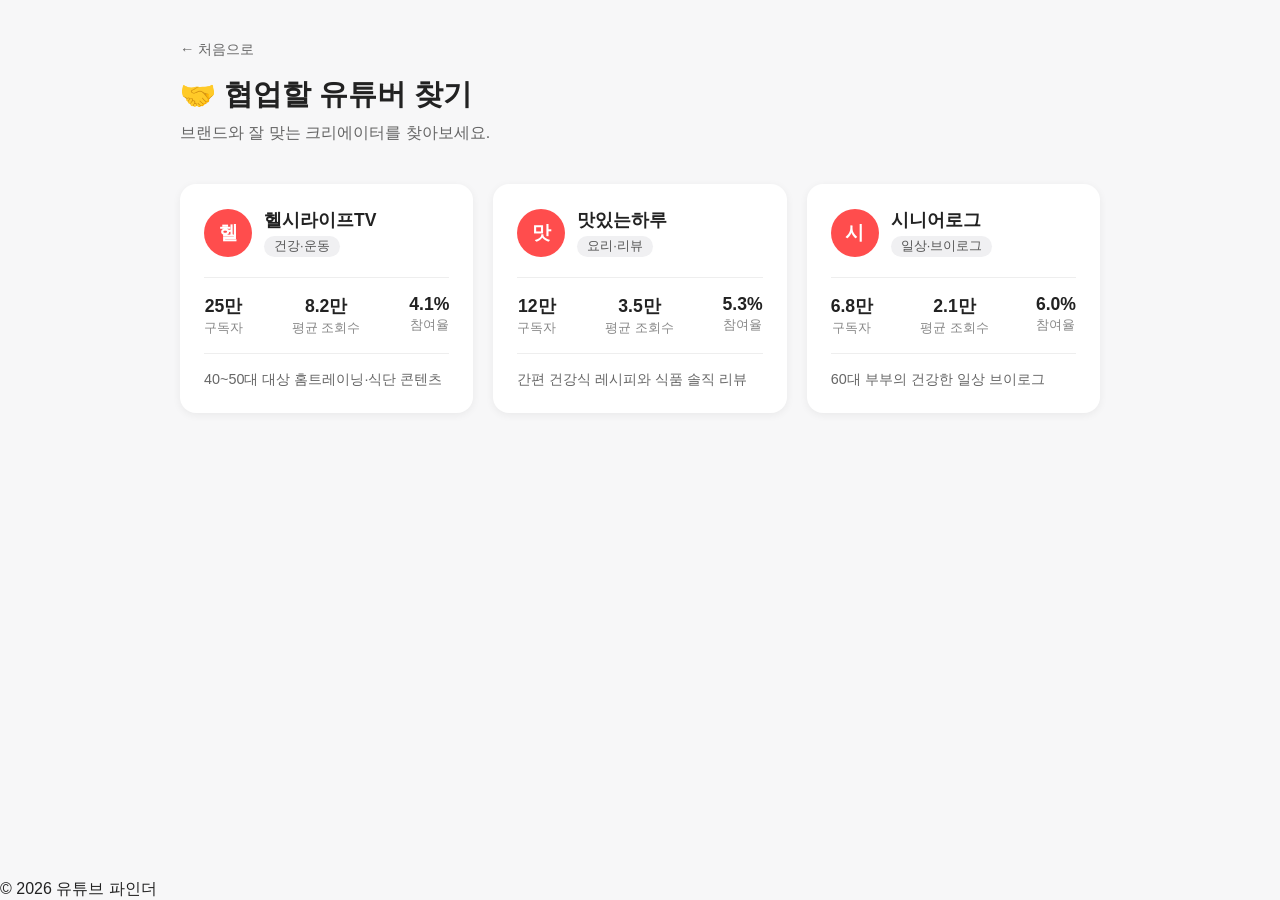
==== business.html @ 3a54e5bd "협업 유튜버 페이지 추가" ====
<!DOCTYPE html>
<html lang="ko">
<head>
  <meta charset="UTF-8">
  <meta name="viewport" content="width=device-width, initial-scale=1.0">
  <title>협업할 유튜버 찾기 | 유튜브 파인더</title>
  <link rel="stylesheet" href="style.css">
</head>
<body>

  <header class="page-header">
    <a href="index.html" class="back">← 처음으로</a>
    <h1>🤝 협업할 유튜버 찾기</h1>
    <p>브랜드와 잘 맞는 크리에이터를 찾아보세요.</p>
  </header>

  <main class="channel-list">

    <article class="channel">
      <div class="channel-top">
        <div class="avatar">헬</div>
        <div>
          <h2>헬시라이프TV</h2>
          <span class="tag">건강·운동</span>
        </div>
      </div>
      <ul class="stats">
        <li><strong>25만</strong><span>구독자</span></li>
        <li><strong>8.2만</strong><span>평균 조회수</span></li>
        <li><strong>4.1%</strong><span>참여율</span></li>
      </ul>
      <p class="desc">40~50대 대상 홈트레이닝·식단 콘텐츠</p>
    </article>

    <article class="channel">
      <div class="channel-top">
        <div class="avatar">맛</div>
        <div>
          <h2>맛있는하루</h2>
          <span class="tag">요리·리뷰</span>
        </div>
      </div>
      <ul class="stats">
        <li><strong>12만</strong><span>구독자</span></li>
        <li><strong>3.5만</strong><span>평균 조회수</span></li>
        <li><strong>5.3%</strong><span>참여율</span></li>
      </ul>
      <p class="desc">간편 건강식 레시피와 식품 솔직 리뷰</p>
    </article>

    <article class="channel">
      <div class="channel-top">
        <div class="avatar">시</div>
        <div>
          <h2>시니어로그</h2>
          <span class="tag">일상·브이로그</span>
        </div>
      </div>
      <ul class="stats">
        <li><strong>6.8만</strong><span>구독자</span></li>
        <li><strong>2.1만</strong><span>평균 조회수</span></li>
        <li><strong>6.0%</strong><span>참여율</span></li>
      </ul>
      <p class="desc">60대 부부의 건강한 일상 브이로그</p>
    </article>

  </main>

  <footer>
    <p>© 2026 유튜브 파인더</p>
  </footer>

</body>
</html>
---- style.css ----
/* 1. 기본 초기화: 브라우저마다 다른 기본 여백을 없앰 */
* {
  margin: 0;
  padding: 0;
  box-sizing: border-box;
}

/* 2. 페이지 전체 */
body {
  font-family: -apple-system, "Malgun Gothic", sans-serif;
  background: #f7f7f8;
  color: #222;
  min-height: 100vh;
  display: flex;
  flex-direction: column;
}

/* 3. 상단 제목 영역 */
.hero {
  text-align: center;
  padding: 80px 20px 40px;
}

.hero h1 {
  font-size: 2rem;
  margin-bottom: 12px;
}

.hero p {
  color: #666;
}

/* 4. 카드 3개 배치 */
.cards {
  display: grid;
  grid-template-columns: repeat(auto-fit, minmax(240px, 1fr));
  gap: 20px;
  max-width: 960px;
  width: 100%;
  margin: 0 auto;
  padding: 20px;
  flex: 1;
  align-content: start;
}

/* 5. 카드 하나하나 */
.card {
  background: #fff;
  border-radius: 16px;
  padding: 32px 24px;
  text-align: center;
  text-decoration: none;
  color: inherit;
  box-shadow: 0 2px 8px rgba(0, 0, 0, 0.06);
  transition: transform 0.2s, box-shadow 0.2s;
}

.card:hover {
  transform: translateY(-4px);
  box-shadow: 0 8px 20px rgba(0, 0, 0, 0.1);
}

.emoji {
  display: block;
  font-size: 2.5rem;
  margin-bottom: 16px;
}

.card h2 {
  font-size: 1.2rem;
  margin-bottom: 8px;
}

.card p {
  color: #666;
  font-size: 0.95rem;
}

/* 6.
/* ===== 2단계: 사용자별 페이지 ===== */

/* 상단 제목 영역 */
.page-header {
  max-width: 960px;
  width: 100%;
  margin: 0 auto;
  padding: 40px 20px 20px;
}

.back {
  display: inline-block;
  color: #666;
  text-decoration: none;
  font-size: 0.9rem;
  margin-bottom: 16px;
}

.back:hover {
  color: #222;
}

.page-header h1 {
  font-size: 1.8rem;
  margin-bottom: 8px;
}

.page-header p {
  color: #666;
}

/* 유튜버 카드 목록 */
.channel-list {
  display: grid;
  grid-template-columns: repeat(auto-fit, minmax(280px, 1fr));
  gap: 20px;
  max-width: 960px;
  width: 100%;
  margin: 0 auto;
  padding: 20px;
  flex: 1;
  align-content: start;
}

/* 유튜버 카드 하나 */
.channel {
  background: #fff;
  border-radius: 16px;
  padding: 24px;
  box-shadow: 0 2px 8px rgba(0, 0, 0, 0.06);
}

/* 프로필 동그라미 + 이름 */
.channel-top {
  display: flex;
  align-items: center;
  gap: 12px;
  margin-bottom: 20px;
}

.avatar {
  width: 48px;
  height: 48px;
  border-radius: 50%;
  background: #ff4d4d;
  color: #fff;
  display: flex;
  align-items: center;
  justify-content: center;
  font-weight: bold;
  font-size: 1.2rem;
  flex-shrink: 0;
}

.channel h2 {
  font-size: 1.1rem;
  margin-bottom: 4px;
}

.tag {
  display: inline-block;
  background: #f0f0f2;
  color: #555;
  font-size: 0.8rem;
  padding: 2px 10px;
  border-radius: 999px;
}

/* 구독자·조회수·참여율 */
.stats {
  list-style: none;
  display: flex;
  justify-content: space-between;
  text-align: center;
  padding: 16px 0;
  border-top: 1px solid #eee;
  border-bottom: 1px solid #eee;
  margin-bottom: 16px;
}

.stats strong {
  display: block;
  font-size: 1.1rem;
}

.stats span {
  font-size: 0.8rem;
  color: #888;
}

.desc {
  color: #666;
  font-size: 0.9rem;
}
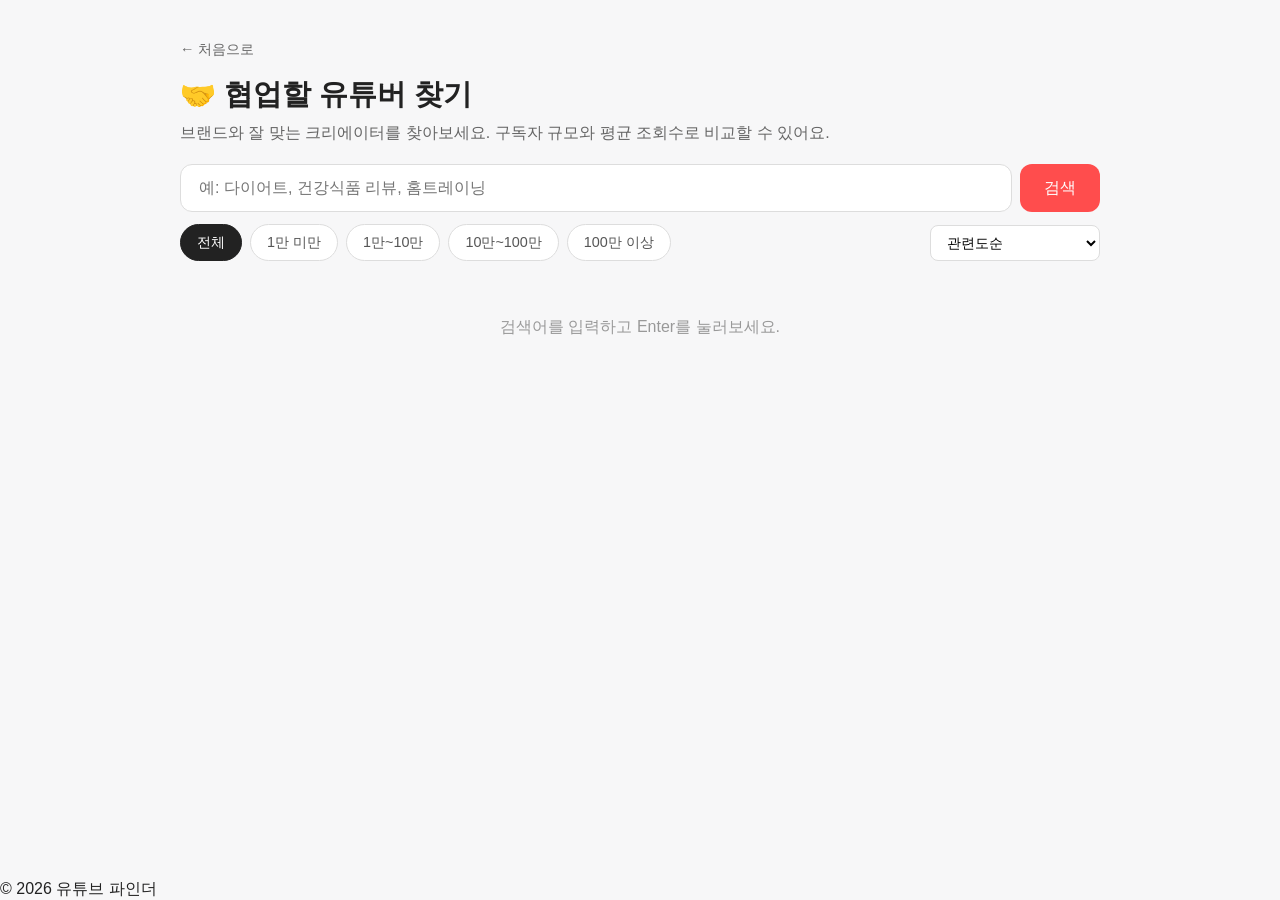
==== commit a199e6d9: "협업 페이지 진짜 유튜브 검색 연결" ====
--- a/business.html
+++ b/business.html
@@ -11,64 +11,42 @@
   <header class="page-header">
     <a href="index.html" class="back">← 처음으로</a>
     <h1>🤝 협업할 유튜버 찾기</h1>
-    <p>브랜드와 잘 맞는 크리에이터를 찾아보세요.</p>
+    <p>브랜드와 잘 맞는 크리에이터를 찾아보세요. 구독자 규모와 평균 조회수로 비교할 수 있어요.</p>
   </header>
 
-  <main class="channel-list">
+  <section class="search-area">
+    <form id="search-form" class="search-form">
+      <input type="text" id="search" class="search-input" placeholder="예: 다이어트, 건강식품 리뷰, 홈트레이닝">
+      <button type="submit" class="search-btn">검색</button>
+    </form>
 
-    <article class="channel">
-      <div class="channel-top">
-        <div class="avatar">헬</div>
-        <div>
-          <h2>헬시라이프TV</h2>
-          <span class="tag">건강·운동</span>
-        </div>
+    <div class="toolbar">
+      <div class="filters">
+        <button class="filter-btn active" data-size="all">전체</button>
+        <button class="filter-btn" data-size="micro">1만 미만</button>
+        <button class="filter-btn" data-size="small">1만~10만</button>
+        <button class="filter-btn" data-size="mid">10만~100만</button>
+        <button class="filter-btn" data-size="big">100만 이상</button>
       </div>
-      <ul class="stats">
-        <li><strong>25만</strong><span>구독자</span></li>
-        <li><strong>8.2만</strong><span>평균 조회수</span></li>
-        <li><strong>4.1%</strong><span>참여율</span></li>
-      </ul>
-      <p class="desc">40~50대 대상 홈트레이닝·식단 콘텐츠</p>
-    </article>
+      <select id="sort" class="sort-select">
+        <option value="relevance">관련도순</option>
+        <option value="subscribers">구독자 많은 순</option>
+        <option value="avgViews">평균 조회수 높은 순</option>
+      </select>
+    </div>
 
-    <article class="channel">
-      <div class="channel-top">
-        <div class="avatar">맛</div>
-        <div>
-          <h2>맛있는하루</h2>
-          <span class="tag">요리·리뷰</span>
-        </div>
-      </div>
-      <ul class="stats">
-        <li><strong>12만</strong><span>구독자</span></li>
-        <li><strong>3.5만</strong><span>평균 조회수</span></li>
-        <li><strong>5.3%</strong><span>참여율</span></li>
-      </ul>
-      <p class="desc">간편 건강식 레시피와 식품 솔직 리뷰</p>
-    </article>
+    <p id="count" class="result-count"></p>
+    <p id="status" class="status">검색어를 입력하고 Enter를 눌러보세요.</p>
+  </section>
 
-    <article class="channel">
-      <div class="channel-top">
-        <div class="avatar">시</div>
-        <div>
-          <h2>시니어로그</h2>
-          <span class="tag">일상·브이로그</span>
-        </div>
-      </div>
-      <ul class="stats">
-        <li><strong>6.8만</strong><span>구독자</span></li>
-        <li><strong>2.1만</strong><span>평균 조회수</span></li>
-        <li><strong>6.0%</strong><span>참여율</span></li>
-      </ul>
-      <p class="desc">60대 부부의 건강한 일상 브이로그</p>
-    </article>
-
-  </main>
+  <main id="channel-list" class="channel-list"></main>
 
   <footer>
     <p>© 2026 유튜브 파인더</p>
   </footer>
 
+  <script src="config.js"></script>
+  <script src="business.js"></script>
+
 </body>
-</html>
+</html>
--- a/style.css
+++ b/style.css
@@ -190,4 +190,160 @@
 .desc {
   color: #666;
   font-size: 0.9rem;
+}
+/* ===== 검색창 + 필터 ===== */
+.search-area {
+  max-width: 960px;
+  width: 100%;
+  margin: 0 auto;
+  padding: 0 20px;
+}
+
+.search-input {
+  width: 100%;
+  padding: 14px 18px;
+  font-size: 1rem;
+  font-family: inherit;
+  border: 1px solid #ddd;
+  border-radius: 12px;
+  background: #fff;
+  outline: none;
+}
+
+.search-input:focus {
+  border-color: #ff4d4d;
+}
+
+.filters {
+  display: flex;
+  flex-wrap: wrap;
+  gap: 8px;
+  margin-top: 12px;
+}
+
+.filter-btn {
+  padding: 8px 16px;
+  border: 1px solid #ddd;
+  border-radius: 999px;
+  background: #fff;
+  color: #555;
+  font-size: 0.9rem;
+  font-family: inherit;
+  cursor: pointer;
+}
+
+.filter-btn:hover {
+  border-color: #999;
+}
+
+.filter-btn.active {
+  background: #222;
+  color: #fff;
+  border-color: #222;
+}
+
+.empty {
+  display: none;
+  grid-column: 1 / -1;
+  text-align: center;
+  color: #999;
+  padding: 40px 20px;
+}
+/* ===== 진짜 유튜브 검색 ===== */
+.search-form {
+  display: flex;
+  gap: 8px;
+}
+
+.search-form .search-input {
+  flex: 1;
+}
+
+.search-btn {
+  padding: 0 24px;
+  border: none;
+  border-radius: 12px;
+  background: #ff4d4d;
+  color: #fff;
+  font-size: 1rem;
+  font-family: inherit;
+  cursor: pointer;
+  flex-shrink: 0;
+}
+
+.search-btn:hover {
+  background: #e63e3e;
+}
+
+.status {
+  text-align: center;
+  color: #999;
+  padding: 40px 20px 0;
+}
+
+.avatar-img {
+  width: 48px;
+  height: 48px;
+  border-radius: 50%;
+  object-fit: cover;
+  flex-shrink: 0;
+}
+
+a.channel {
+  text-decoration: none;
+  color: inherit;
+  transition: transform 0.2s, box-shadow 0.2s;
+}
+
+a.channel:hover {
+  transform: translateY(-4px);
+  box-shadow: 0 8px 20px rgba(0, 0, 0, 0.1);
+}
+
+.channel .desc {
+  display: -webkit-box;
+  -webkit-line-clamp: 2;
+  -webkit-box-orient: vertical;
+  overflow: hidden;
+  line-clamp: 2;
+}
+/* ===== 협업 페이지: 필터 + 정렬 + 연락처 ===== */
+.toolbar {
+  display: flex;
+  flex-wrap: wrap;
+  justify-content: space-between;
+  align-items: center;
+  gap: 12px;
+  margin-top: 12px;
+}
+
+.toolbar .filters {
+  margin-top: 0;
+}
+
+.sort-select {
+  padding: 8px 12px;
+  border: 1px solid #ddd;
+  border-radius: 8px;
+  background: #fff;
+  font-size: 0.9rem;
+  font-family: inherit;
+  cursor: pointer;
+}
+
+.result-count {
+  margin-top: 16px;
+  color: #666;
+  font-size: 0.9rem;
+}
+
+.contact {
+  margin-top: 12px;
+  font-size: 0.85rem;
+  color: #333;
+  word-break: break-all;
+}
+
+.contact.none {
+  color: #aaa;
 }
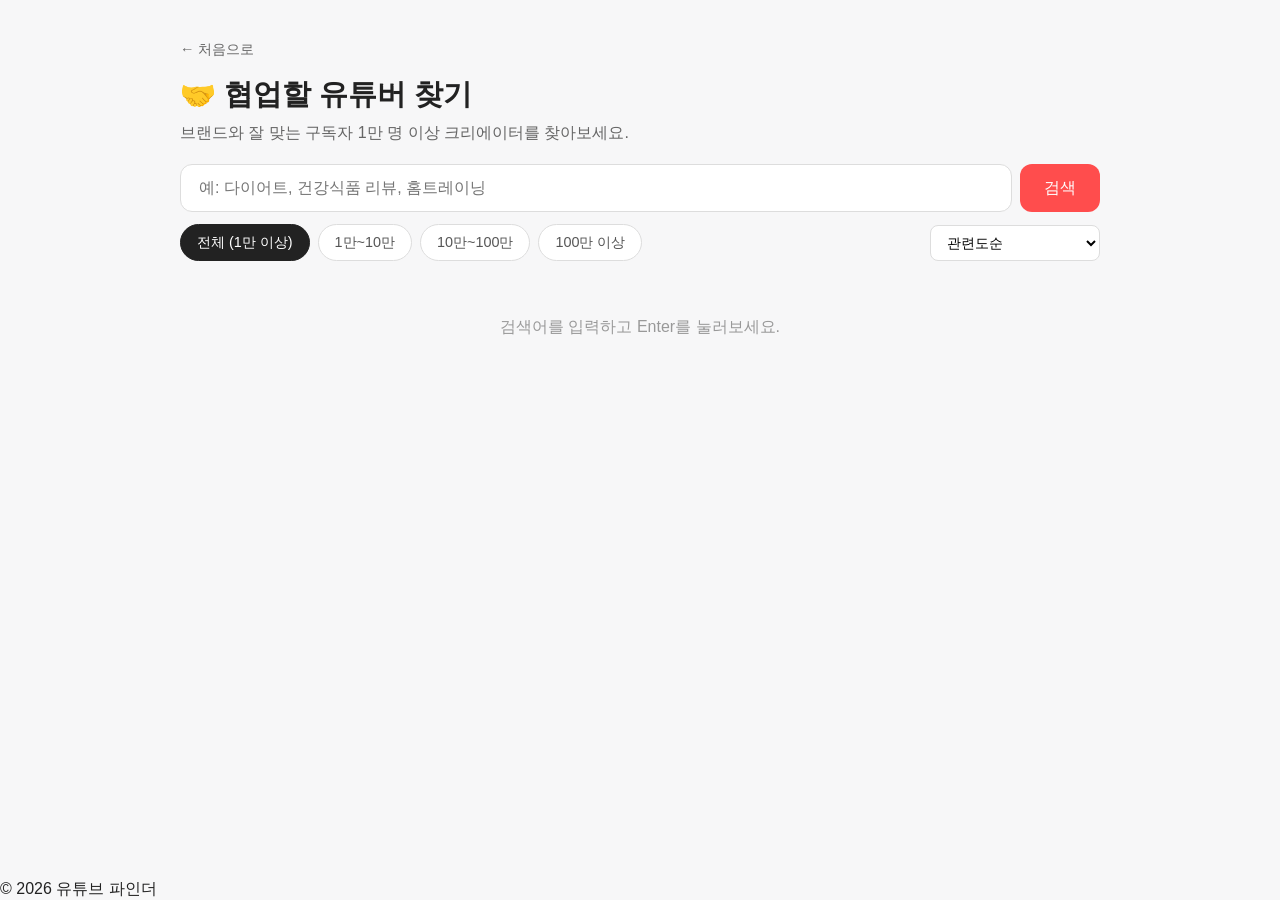
==== commit 1a4109c6: "세 페이지 공통 엔진 finder.js로 통합, 1만 이상·20개·다른 채널 보기" ====
--- a/business.html
+++ b/business.html
@@ -11,7 +11,7 @@
   <header class="page-header">
     <a href="index.html" class="back">← 처음으로</a>
     <h1>🤝 협업할 유튜버 찾기</h1>
-    <p>브랜드와 잘 맞는 크리에이터를 찾아보세요. 구독자 규모와 평균 조회수로 비교할 수 있어요.</p>
+    <p>브랜드와 잘 맞는 구독자 1만 명 이상 크리에이터를 찾아보세요.</p>
   </header>
 
   <section class="search-area">
@@ -22,11 +22,10 @@
 
     <div class="toolbar">
       <div class="filters">
-        <button class="filter-btn active" data-size="all">전체</button>
-        <button class="filter-btn" data-size="micro">1만 미만</button>
-        <button class="filter-btn" data-size="small">1만~10만</button>
-        <button class="filter-btn" data-size="mid">10만~100만</button>
-        <button class="filter-btn" data-size="big">100만 이상</button>
+        <button class="filter-btn size-btn active" data-size="all">전체 (1만 이상)</button>
+        <button class="filter-btn size-btn" data-size="small">1만~10만</button>
+        <button class="filter-btn size-btn" data-size="mid">10만~100만</button>
+        <button class="filter-btn size-btn" data-size="big">100만 이상</button>
       </div>
       <select id="sort" class="sort-select">
         <option value="relevance">관련도순</option>
@@ -35,18 +34,31 @@
       </select>
     </div>
 
-    <p id="count" class="result-count"></p>
+    <div class="result-bar">
+      <p id="count" class="result-count"></p>
+      <button class="reroll-btn" hidden>🔄 다른 채널 보기</button>
+    </div>
     <p id="status" class="status">검색어를 입력하고 Enter를 눌러보세요.</p>
   </section>
 
   <main id="channel-list" class="channel-list"></main>
 
+  <div class="reroll-bottom">
+    <button class="reroll-btn" hidden>🔄 다른 채널 보기</button>
+  </div>
+
   <footer>
     <p>© 2026 유튜브 파인더</p>
   </footer>
 
+  <script>
+    window.PAGE = {
+      showEmail: true,
+      avgLabel: '영상당 평균 조회수'
+    };
+  </script>
   <script src="config.js"></script>
-  <script src="business.js"></script>
+  <script src="finder.js"></script>
 
 </body>
 </html>
--- a/style.css
+++ b/style.css
@@ -346,4 +346,99 @@
 
 .contact.none {
   color: #aaa;
+}
+.random-btn
+.topic
+/* ===== 심심 페이지 v2: 기분 줄 ===== */
+.mood-row {
+  margin-top: 16px;
+}
+
+.row-label {
+  display: block;
+  font-size: 0.85rem;
+  color: #888;
+  margin-bottom: 8px;
+}
+
+.mood-row .filters {
+  margin-top: 0;
+}
+
+.random-chip {
+  background: #ff4d4d;
+  color: #fff;
+  border-color: #ff4d4d;
+  font-weight: bold;
+}
+
+.random-chip:hover {
+  background: #e63e3e;
+  border-color: #e63e3e;
+}
+/* ===== 공통: 기분 줄 + 다른 채널 보기 ===== */
+.mood-row {
+  margin-top: 16px;
+}
+
+.row-label {
+  display: block;
+  font-size: 0.85rem;
+  color: #888;
+  margin-bottom: 8px;
+}
+
+.mood-row .filters {
+  margin-top: 0;
+}
+
+.random-chip {
+  background: #ff4d4d;
+  color: #fff;
+  border-color: #ff4d4d;
+  font-weight: bold;
+}
+
+.random-chip:hover {
+  background: #e63e3e;
+  border-color: #e63e3e;
+}
+
+.result-bar {
+  display: flex;
+  justify-content: space-between;
+  align-items: center;
+  gap: 12px;
+  margin-top: 16px;
+}
+
+.result-bar .result-count {
+  margin-top: 0;
+}
+
+.reroll-btn {
+  padding: 8px 16px;
+  border: 1px solid #ff4d4d;
+  border-radius: 999px;
+  background: #fff;
+  color: #ff4d4d;
+  font-size: 0.9rem;
+  font-weight: bold;
+  font-family: inherit;
+  cursor: pointer;
+  flex-shrink: 0;
+}
+
+.reroll-btn:hover {
+  background: #ff4d4d;
+  color: #fff;
+}
+
+.reroll-btn[hidden] {
+  display: none;
+}
+
+.reroll-bottom {
+  text-align: center;
+  padding: 8px 20px 24px;
 }
